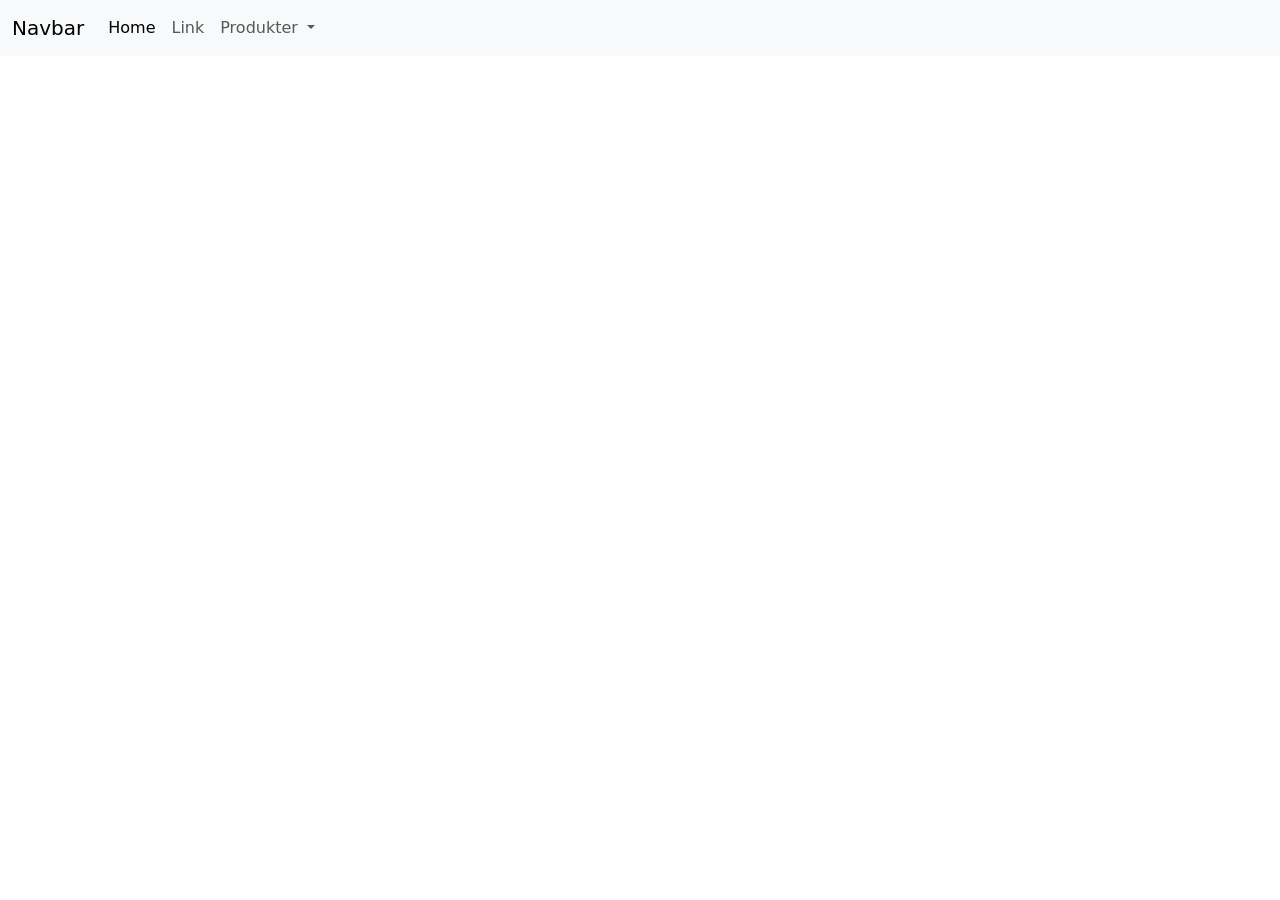
==== home.html @ 5c86b24e "navbar klar" ====
<!DOCTYPE html>
<html lang="sv">

<head>
    <meta charset="UTF-8">
    <meta name="viewport" content="width=device-width, initial-scale=1.0">
    <title>Grund HTML-sida</title>
    <!-- Bootstrap CSS -->
    <link href="https://cdn.jsdelivr.net/npm/bootstrap@5.3.3/dist/css/bootstrap.min.css" rel="stylesheet">
    <!-- Egen CSS -->
    <link rel="stylesheet" href="style.css">
</head>

<body>
    <header>

    </header>
    
    <main></main>
    <footer></footer>


</body>
<!-- Bootstrap JS (valfritt) -->
<script src="https://cdn.jsdelivr.net/npm/bootstrap@5.3.3/dist/js/bootstrap.bundle.min.js"></script>

<!-- Egen JS (valfritt) -->
<script src="init.js"></script>

</html>
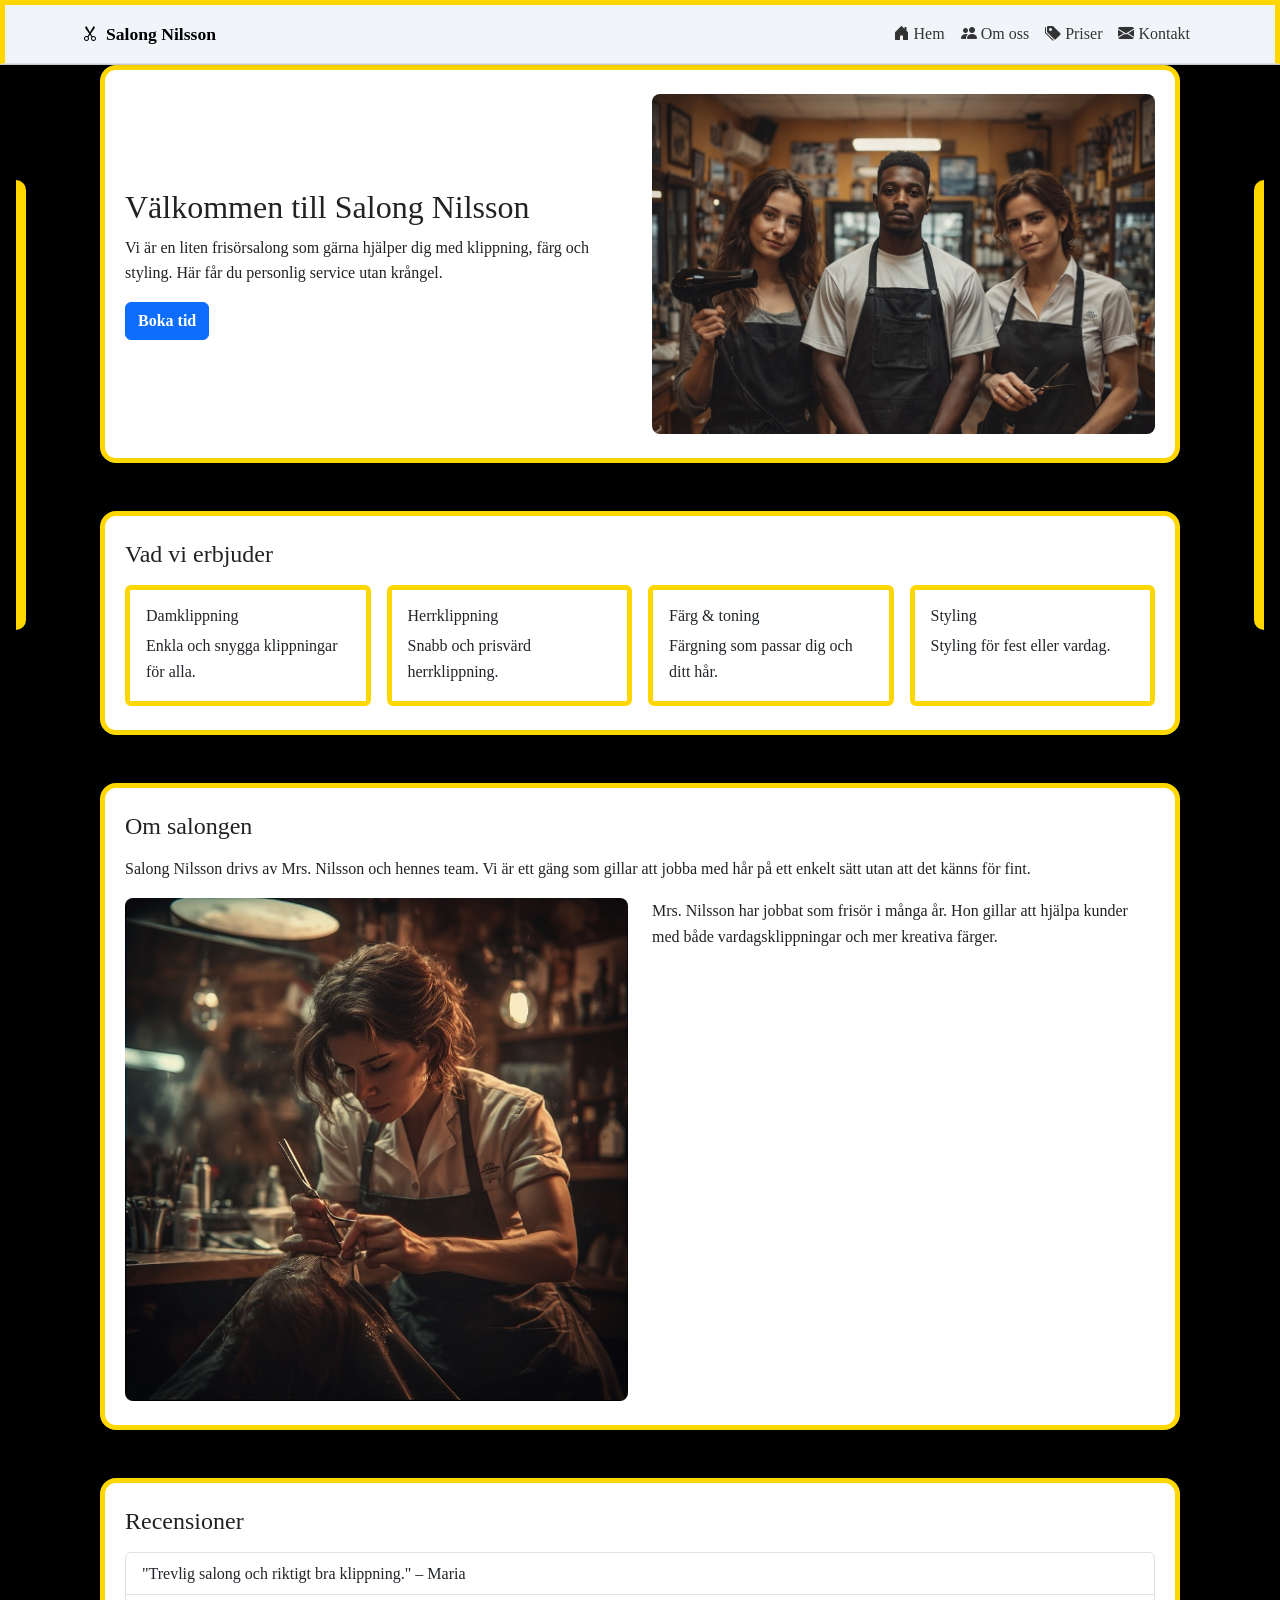
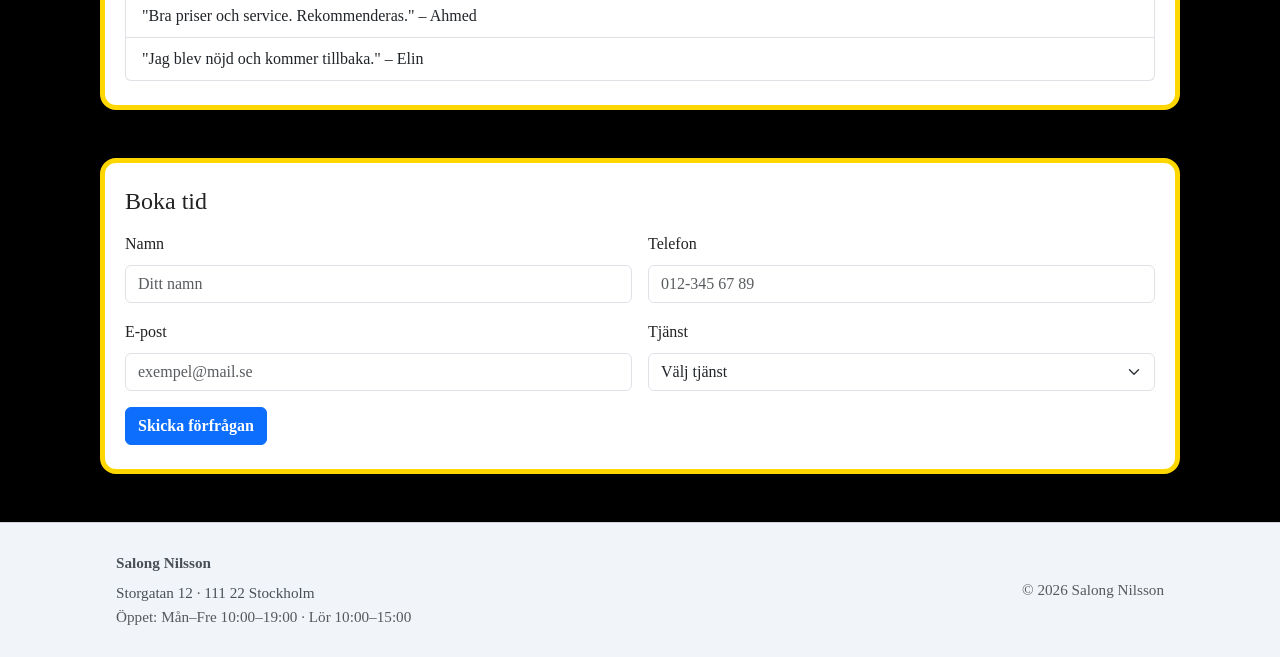
==== commit 41039371: "Klar" ====
--- a/home.html
+++ b/home.html
@@ -4,27 +4,120 @@
 <head>
     <meta charset="UTF-8">
     <meta name="viewport" content="width=device-width, initial-scale=1.0">
-    <title>Grund HTML-sida</title>
-    <!-- Bootstrap CSS -->
+    <title>Salong Nilsson - Hem</title>
     <link href="https://cdn.jsdelivr.net/npm/bootstrap@5.3.3/dist/css/bootstrap.min.css" rel="stylesheet">
-    <!-- Egen CSS -->
-    <link rel="stylesheet" href="style.css">
+    <link rel="stylesheet" href="https://cdn.jsdelivr.net/npm/bootstrap-icons@1.11.4/font/bootstrap-icons.css">
+    <link rel="stylesheet" href="styles.css">
 </head>
 
 <body>
-    <header>
+    <header></header>
 
-    </header>
-    
-    <main></main>
-    <footer></footer>
+<main>
 
+        <section class="mb-5">
+            <div class="row align-items-center gy-4">
+                <div class="col-lg-6">
+                    <h1 class="h2">Välkommen till Salong Nilsson</h1>
+                    <p>Vi är en liten frisörsalong som gärna hjälper dig med klippning, färg och styling. Här får du personlig service utan krångel.</p>
+                    <a href="Kontakt.html" class="btn btn-primary">Boka tid</a>
+                </div>
+                <div class="col-lg-6">
+                    <img src="gruppbild.png" class="img-fluid rounded-3" alt="Bild på salongen">
+                </div>
+            </div>
+        </section>
 
+        <section class="mb-5">
+            <h2 class="h4 mb-3">Vad vi erbjuder</h2>
+            <div class="row g-3">
+                <div class="col-md-6 col-lg-3">
+                    <div class="card p-3 h-100">
+                        <h3 class="h6">Damklippning</h3>
+                        <p class="mb-0">Enkla och snygga klippningar för alla.</p>
+                    </div>
+                </div>
+                <div class="col-md-6 col-lg-3">
+                    <div class="card p-3 h-100">
+                        <h3 class="h6">Herrklippning</h3>
+                        <p class="mb-0">Snabb och prisvärd herrklippning.</p>
+                    </div>
+                </div>
+                <div class="col-md-6 col-lg-3">
+                    <div class="card p-3 h-100">
+                        <h3 class="h6">Färg & toning</h3>
+                        <p class="mb-0">Färgning som passar dig och ditt hår.</p>
+                    </div>
+                </div>
+                <div class="col-md-6 col-lg-3">
+                    <div class="card p-3 h-100">
+                        <h3 class="h6">Styling</h3>
+                        <p class="mb-0">Styling för fest eller vardag.</p>
+                    </div>
+                </div>
+            </div>
+        </section>
+
+        <section class="mb-5">
+            <h2 class="h4 mb-3">Om salongen</h2>
+            <p>Salong Nilsson drivs av Mrs. Nilsson och hennes team. Vi är ett gäng som gillar att jobba med hår på ett enkelt sätt utan att det känns för fint.</p>
+            <div class="row gy-3">
+                <div class="col-md-6">
+                    <img src="Nillson.jpg" class="img-fluid rounded-3" alt="Mrs. Nilsson">
+                </div>
+                <div class="col-md-6">
+                    <p>Mrs. Nilsson har jobbat som frisör i många år. Hon gillar att hjälpa kunder med både vardagsklippningar och mer kreativa färger.</p>
+                </div>
+            </div>
+        </section>
+
+        <section class="mb-5">
+            <h2 class="h4 mb-3">Recensioner</h2>
+            <ul class="list-group">
+                <li class="list-group-item">"Trevlig salong och riktigt bra klippning." – Maria</li>
+                <li class="list-group-item">"Bra priser och service. Rekommenderas." – Ahmed</li>
+                <li class="list-group-item">"Jag blev nöjd och kommer tillbaka." – Elin</li>
+            </ul>
+        </section>
+
+        <section class="mb-5">
+            <h2 class="h4 mb-3">Boka tid</h2>
+            <form class="row g-3">
+                <div class="col-md-6">
+                    <label class="form-label">Namn</label>
+                    <input type="text" class="form-control" placeholder="Ditt namn">
+                </div>
+                <div class="col-md-6">
+                    <label class="form-label">Telefon</label>
+                    <input type="tel" class="form-control" placeholder="012-345 67 89">
+                </div>
+                <div class="col-md-6">
+                    <label class="form-label">E-post</label>
+                    <input type="email" class="form-control" placeholder="exempel@mail.se">
+                </div>
+                <div class="col-md-6">
+                    <label class="form-label">Tjänst</label>
+                    <select class="form-select">
+                        <option selected>Välj tjänst</option>
+                        <option>Damklippning</option>
+                        <option>Herrklippning</option>
+                        <option>Färg & toning</option>
+                        <option>Styling</option>
+                    </select>
+                </div>
+                <div class="col-12">
+                    <button type="button" class="btn btn-primary">Skicka förfrågan</button>
+                </div>
+            </form>
+        </section>
+    </main>
+
+    <footer>
+        
+    </footer>
+
+    <script src="https://cdn.jsdelivr.net/npm/bootstrap@5.3.3/dist/js/bootstrap.bundle.min.js"></script>
+    <script src="init.js"></script>
 </body>
-<!-- Bootstrap JS (valfritt) -->
-<script src="https://cdn.jsdelivr.net/npm/bootstrap@5.3.3/dist/js/bootstrap.bundle.min.js"></script>
-
-<!-- Egen JS (valfritt) -->
-<script src="init.js"></script>
 
 </html>
--- a/styles.css
+++ b/styles.css
@@ -0,0 +1,158 @@
+body {
+  font-family: 'Times New Roman', Times, serif;
+  font-weight: 400;
+  background: #000;
+  color: #222;
+  line-height: 1.6;
+  min-height: 100vh;
+  position: relative;
+}
+
+body::before,
+body::after {
+  content: '';
+  position: fixed;
+  top: 20vh;
+  width: 10px;
+  height: 50vh;
+  background: #ffd700;
+  border-radius: 50px 0 0 50px;
+  filter: blur(0.5px);
+  z-index: 0;
+  pointer-events: none;
+}
+
+body::before {
+  left: 1rem;
+  border-radius: 0 50px 50px 0;
+}
+
+body::after {
+  right: 1rem;
+}
+
+h1, h2, h3, h4, h5, h6,
+.navbar-brand,
+.btn,
+.card h3,
+.section-heading h2,
+.review-card,
+.form-label {
+  font-family: 'Times New Roman', Times, serif;
+}
+
+section:not(.bg-white):not(.bg-light) {
+  background: #ffffff;
+  border: 5px solid #ffd700;
+  border-radius: 1rem;
+  padding: 1.5rem 1.25rem;
+  color: #222;
+}
+
+.bg-white {
+  background-color: #ffffff !important;
+  border: 5px solid #ffd700;
+  color: #222;
+}
+
+.bg-light {
+  background-color: #f1f5f9 !important;
+  border: 5px solid #ffd700;
+  color: #222;
+}
+
+h1, h2, h3, h4, h5, h6 {
+  font-weight: 700;
+}
+
+.navbar-brand,
+.btn {
+  font-weight: 600;
+}
+
+header {
+  background: #ffffff;
+  border-bottom: 1px solid #d1d5db;
+}
+
+main {
+  max-width: 1080px;
+  margin: 0 auto;
+}
+
+img {
+  max-width: 100%;
+}
+
+footer {
+  background: #f1f5f9;
+  border-top: 1px solid #d1d5db;
+  padding: 1.75rem 0;
+  color: #495057;
+}
+
+.footer-inner {
+  max-width: 1080px;
+  margin: 0 auto;
+  padding: 0 1rem;
+  display: flex;
+  flex-wrap: wrap;
+  justify-content: space-between;
+  align-items: center;
+  gap: 1rem;
+}
+
+.footer-brand {
+  font-weight: 700;
+  margin-bottom: 0.35rem;
+}
+
+.footer-links a {
+  color: #495057;
+  text-decoration: none;
+  margin: 0 0.75rem;
+}
+
+.footer-links a:hover,
+.footer-links a:focus {
+  color: #0d6efd;
+}
+
+.nav-link {
+  color: #333333 !important;
+}
+
+.nav-link:hover,
+.nav-link:focus {
+  color: #0d6efd !important;
+}
+
+.navbar-brand {
+  font-size: 1.1rem;
+}
+
+.navbar .bi {
+  font-size: 1rem;
+}
+
+.card {
+  border: 5px solid #ffd700;
+}
+
+section h2 {
+  margin-top: 0;
+}
+
+.review-card {
+  border: 5px solid #ffd700;
+  border-radius: 0.9rem;
+}
+
+.review-stars i {
+  font-size: 1rem;
+}
+
+footer {
+  font-size: 0.95rem;
+}
+
